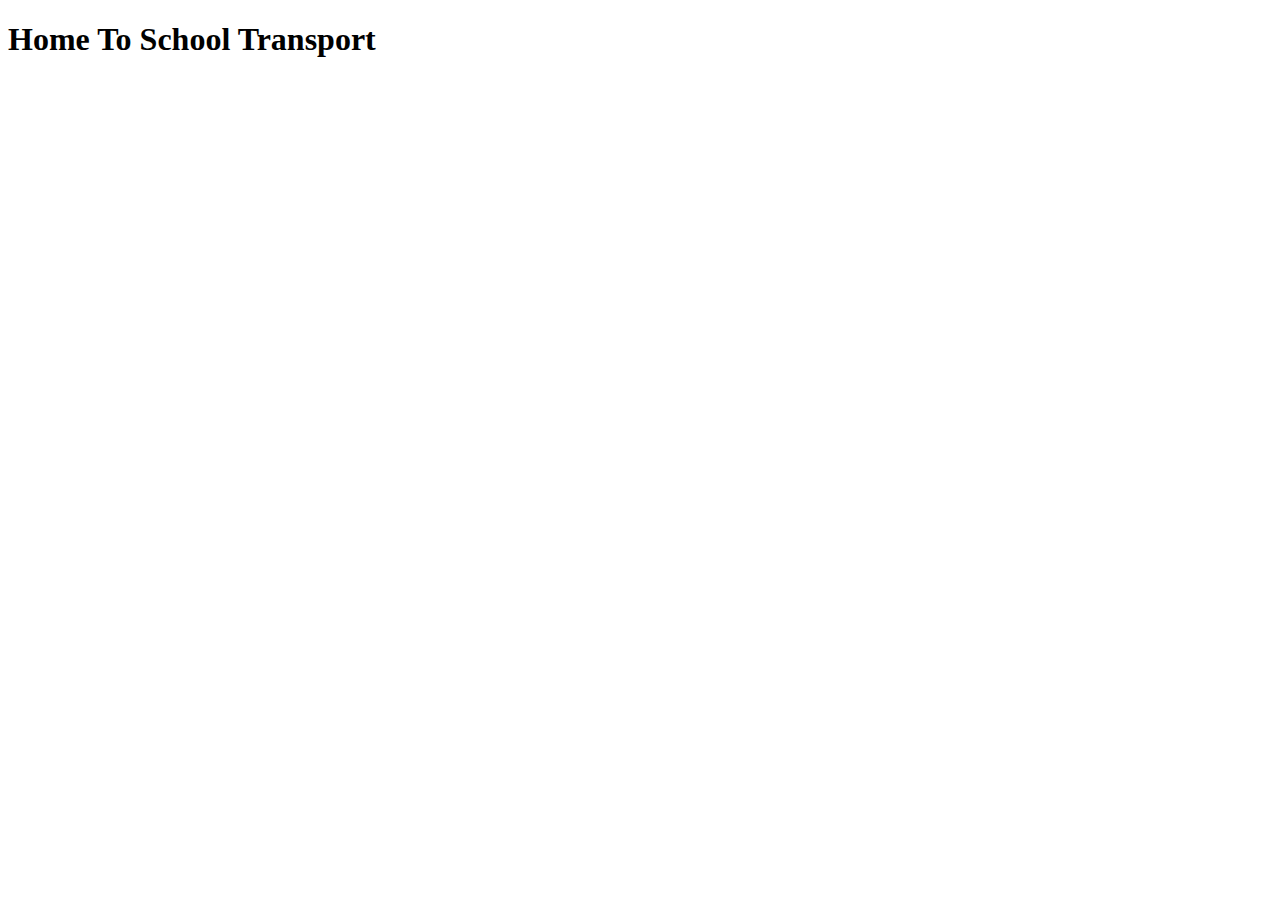
==== index.html @ 730eb03a "first commit" ====
<!DOCTYPE html>
<html lang="en">
<head>
    <meta charset="UTF-8">
    <meta http-equiv="X-UA-Compatible" content="IE=edge">
    <meta name="viewport" content="width=device-width, initial-scale=1.0">
    <title>Home To School Transport</title>
</head>
<body>
    <h1>Home To School Transport</h1>
</body>
</html>
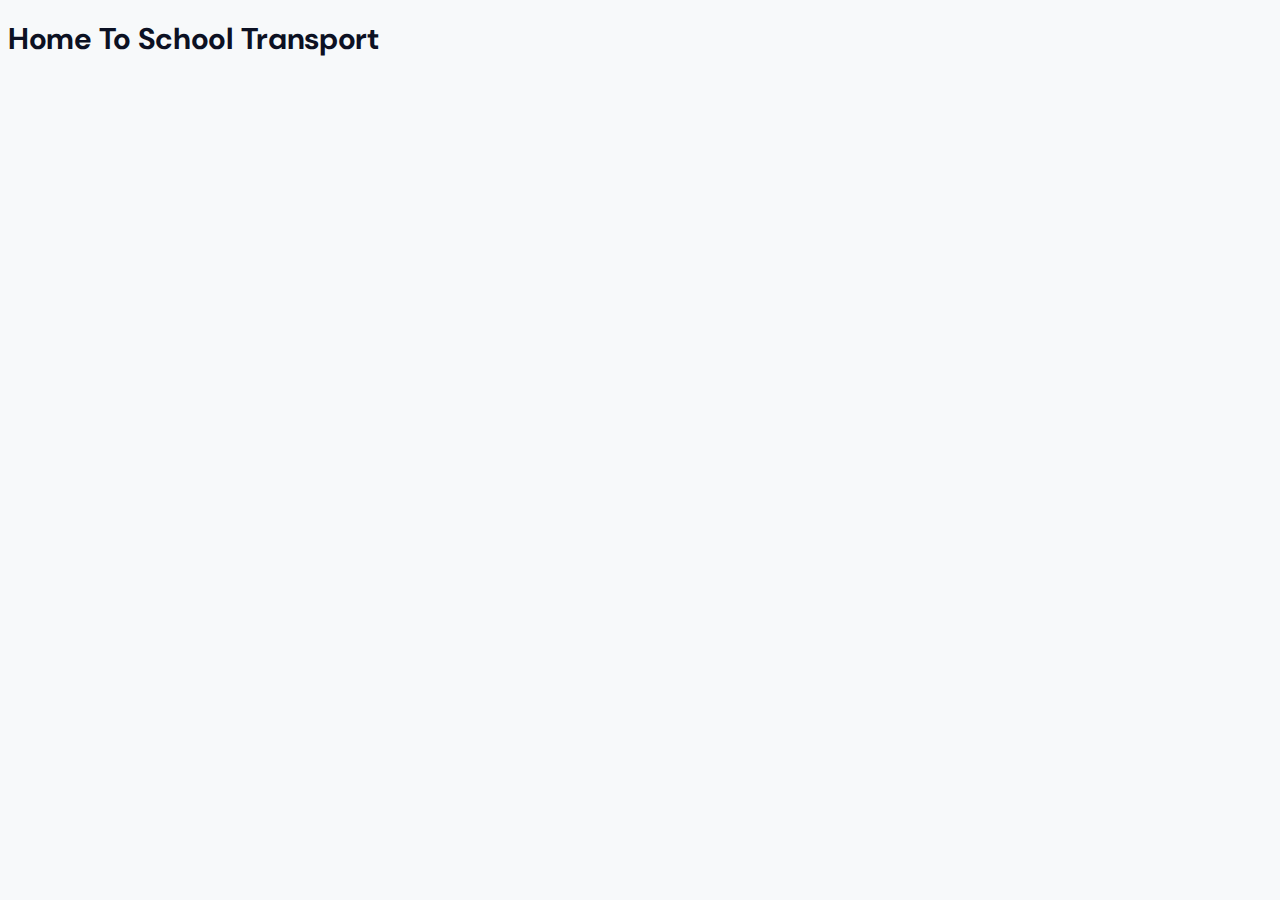
==== commit 01845f0a: "Title styling" ====
--- a/index.html
+++ b/index.html
@@ -5,6 +5,33 @@
     <meta http-equiv="X-UA-Compatible" content="IE=edge">
     <meta name="viewport" content="width=device-width, initial-scale=1.0">
     <title>Home To School Transport</title>
+    <meta name="robots" content="noindex">
+    <link rel="preconnect" href="https://fonts.googleapis.com">
+    <link rel="preconnect" href="https://fonts.gstatic.com" crossorigin>
+    <link href="https://fonts.googleapis.com/css2?family=DM+Sans:wght@700&display=swap" rel="stylesheet">
+    <style>
+        body {
+            background: #F7F9FA;
+        }
+
+        h1 {
+            /* Desktop/Heading XL */
+
+            font-family: 'DM Sans';
+            font-style: normal;
+            font-weight: 700;
+            font-size: 30px;
+            line-height: 37px;
+            /* identical to box height, or 123% */
+
+            letter-spacing: -0.01em;
+            font-feature-settings: 'cv01' on, 'cv05' on, 'cv10' on, 'cv11' on, 'ss02' on, 'ss03' on, 'liga' off;
+
+            /* Text and Borders/DDT Text */
+
+            color: #0C1123;
+        }
+    </style>
 </head>
 <body>
     <h1>Home To School Transport</h1>
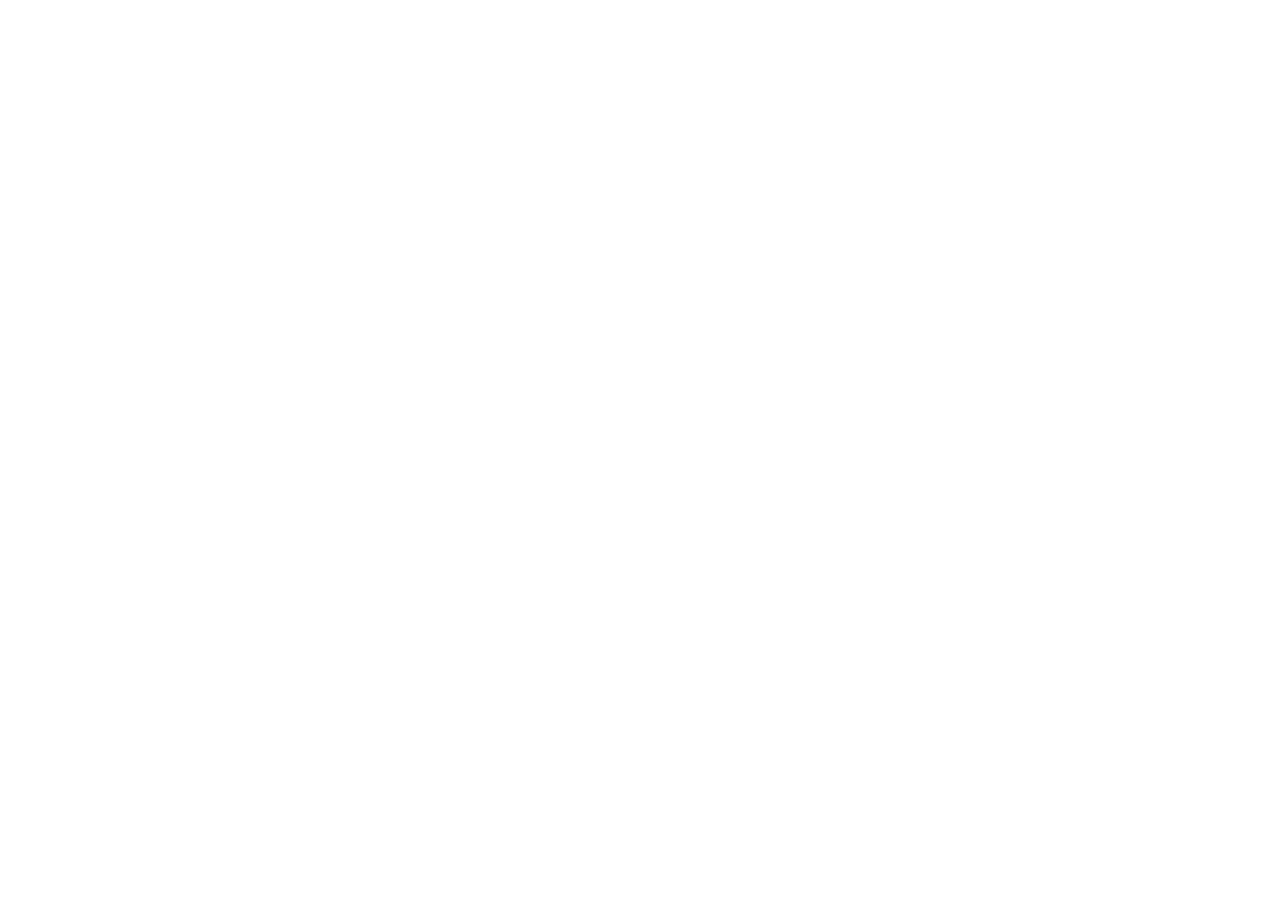
==== commit 898151df: "CSS" ====
--- a/index.html
+++ b/index.html
@@ -1,39 +1,25 @@
 <!DOCTYPE html>
 <html lang="en">
 <head>
-    <meta charset="UTF-8">
-    <meta http-equiv="X-UA-Compatible" content="IE=edge">
-    <meta name="viewport" content="width=device-width, initial-scale=1.0">
-    <title>Home To School Transport</title>
-    <meta name="robots" content="noindex">
-    <link rel="preconnect" href="https://fonts.googleapis.com">
-    <link rel="preconnect" href="https://fonts.gstatic.com" crossorigin>
-    <link href="https://fonts.googleapis.com/css2?family=DM+Sans:wght@700&display=swap" rel="stylesheet">
-    <style>
-        body {
-            background: #F7F9FA;
-        }
+  <meta charset="UTF-8">
+  <meta http-equiv="X-UA-Compatible" content="IE=edge">
+  <meta name="viewport" content="width=device-width, initial-scale=1.0">
+  <title>Document</title>
+  <meta name="robots" content="noindex, nofollow">
+  <link rel="preconnect" href="https://fonts.googleapis.com">
+  <link rel="preconnect" href="https://fonts.gstatic.com" crossorigin>
+  <link href="https://fonts.googleapis.com/css2?family=DM+Sans:wght@700&family=Inter:wght@400;500;600;700&display=swap" rel="stylesheet">
 
-        h1 {
-            /* Desktop/Heading XL */
+  <link rel="stylesheet" href="css/style.css">
+</head>
 
-            font-family: 'DM Sans';
-            font-style: normal;
-            font-weight: 700;
-            font-size: 30px;
-            line-height: 37px;
-            /* identical to box height, or 123% */
+<body>
 
-            letter-spacing: -0.01em;
-            font-feature-settings: 'cv01' on, 'cv05' on, 'cv10' on, 'cv11' on, 'ss02' on, 'ss03' on, 'liga' off;
-
-            /* Text and Borders/DDT Text */
-
-            color: #0C1123;
-        }
-    </style>
-</head>
-<body>
-    <h1>Home To School Transport</h1>
+  <script src="https://code.jquery.com/jquery-3.7.0.slim.min.js" integrity="sha256-tG5mcZUtJsZvyKAxYLVXrmjKBVLd6VpVccqz/r4ypFE=" crossorigin="anonymous"></script>
+  
+  <script>
+    $(document).ready(function(){
+    });
+  </script>
 </body>
 </html>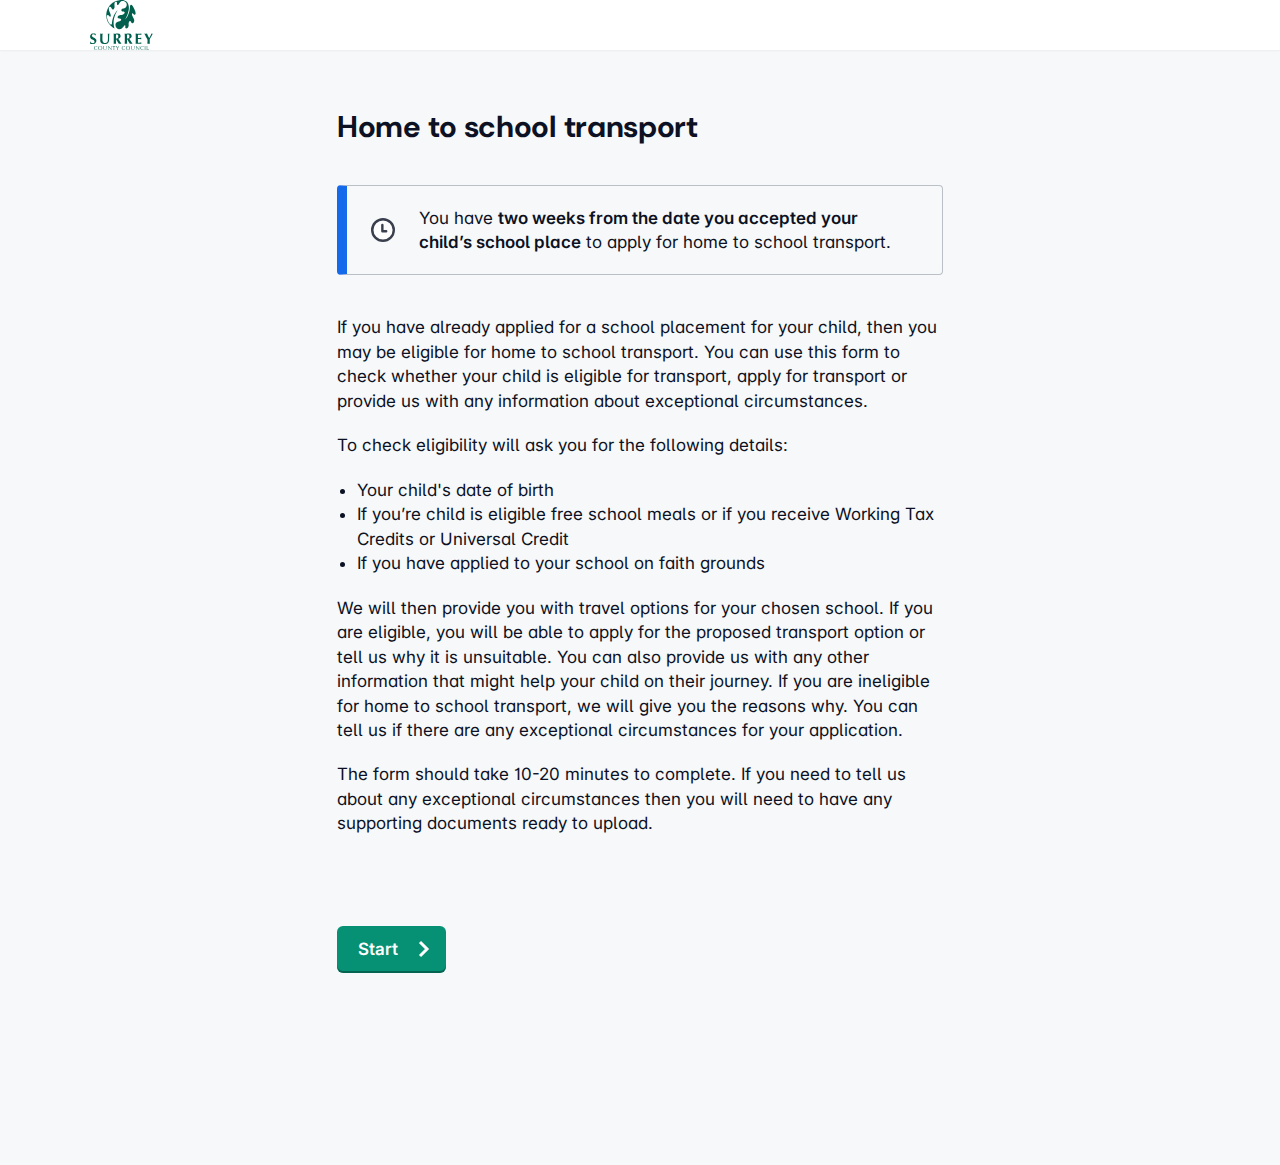
==== commit e283e1fa: "Start page" ====
--- a/index.html
+++ b/index.html
@@ -10,10 +10,52 @@
   <link rel="preconnect" href="https://fonts.gstatic.com" crossorigin>
   <link href="https://fonts.googleapis.com/css2?family=DM+Sans:wght@700&family=Inter:wght@400;500;600;700&display=swap" rel="stylesheet">
 
+  <link rel="stylesheet" href="css/reset.css">
   <link rel="stylesheet" href="css/style.css">
 </head>
 
-<body>
+<body class="body">
+
+  <header class="header">
+    <div class="page--wrapper">
+      <a href="https://www.surreycc.gov.uk">
+        <img src="assets/scc-logo.svg" alt="Surrey County Council">
+      </a>      
+    </div>
+  </header>
+
+  <main class="page--wrapper">
+
+    <fieldset class="fieldset">
+      <h1 class="heading heading--xl"> Home to school transport</h1>
+
+      <div class="alert-box alert-box--info alert-box--time body-text">
+        You have <strong>two weeks from the date you accepted your child’s school place</strong> to apply for home to school transport.
+      </div>
+
+      <div class="body-text">
+        <p>
+          If you have already applied for a school placement for your child, then you may be eligible for home to school transport. You can use this form to check whether your child is eligible for transport, apply for transport or provide us with any information about exceptional circumstances.
+        </p>
+        <p>
+          To check eligibility will ask you for the following details:
+        </p>
+        <ul>
+          <li>Your child's date of birth</li>
+          <li>If you’re child is eligible free school meals or if you receive Working Tax Credits or Universal Credit</li>
+          <li>If you have applied to your school on faith grounds</li>
+        </ul>
+        <p>
+          We will then provide you with travel options for your chosen school. If you are eligible, you will be able to apply for the proposed transport option or tell us why it is unsuitable. You can also provide us with any other information that might help your child on their journey. If you are ineligible for home to school transport, we will give you the reasons why. You can tell us if there are any exceptional circumstances for your application.
+        </p>
+        <p>
+          The form should take 10-20 minutes to complete. If you need to tell us about any exceptional circumstances then you will need to have any supporting documents ready to upload.
+        </p>
+      </div>
+      <button class="button button--success button--next">Start</button>
+    </fieldset>
+
+  </main>
 
   <script src="https://code.jquery.com/jquery-3.7.0.slim.min.js" integrity="sha256-tG5mcZUtJsZvyKAxYLVXrmjKBVLd6VpVccqz/r4ypFE=" crossorigin="anonymous"></script>
   
--- a/css/style.css
+++ b/css/style.css
@@ -0,0 +1,140 @@
+:root {
+  --color-page-bg: hsl(200, 23%, 97%);
+  --color-text: #0C1123;
+  --color-border: #BBBFC6;
+  --color-negative: #fff;
+
+  --color-success: #069074;
+  --color-sucess--active: #00755E;
+  --color-link: #146AEA;   
+
+  --shadow-header: 0px 1px 2px rgba(0, 0, 0, 0.05);
+  --shadow-button: inset 0px -2px 0px rgba(0, 0, 0, 0.3);
+  --shadow-button--active: inset 0px 2px 0px rgba(0, 0, 0, 0.3);
+}
+
+/* Base */
+
+strong {
+  font-weight: 600;
+}
+
+/*Layout */
+
+.body {
+  background-color: var(--color-page-bg);
+  color: var(--color-text);
+  font-family: 'Inter', sans-serif;
+  font-feature-settings: 'cv01' on, 'cv10' on, 'cv05' on, 'cv11' on;
+}
+
+.page--wrapper {
+  max-width: 68.75rem;
+  margin: 0px auto;
+}
+
+.header {
+  background-color: var(--color-negative);
+  box-shadow: var(--shadow-header);
+  margin-bottom: 3.75rem;
+}
+
+.fieldset {
+  max-width: 37.875rem;
+  margin: 0px auto;
+  margin-bottom: 12rem;
+}
+
+/* Modules */
+
+.body-text {
+  font-size: 17px;
+  line-height: 1.44;
+}
+
+.body-text p {
+  margin-bottom: 1.25rem;
+}
+
+.body-text ul {
+  list-style-type: disc;
+  margin-bottom: 1.25rem;
+  padding-left: 1.25rem;
+}
+
+.alert-box {
+  position: relative;
+  padding: 1.25rem 3.125rem 1.25rem 4.5rem;
+  margin-bottom: 2.5rem;
+  border: 1px solid var(--color-border);
+  border-radius: 4px;
+}
+
+.alert-box--info {
+  border-left: 10px solid var(--color-link);
+}
+
+.alert-box--time::before {
+  content: '';
+  position: absolute;
+  left: 1.5rem;
+  top: calc(50% - 0.75rem);
+  background-image: url(../assets/icon--time.svg);
+  background-size: contain;
+  display: block;
+  width: 1.5rem;
+  height: 1.5rem;
+}
+
+.button {
+  position: relative;
+  margin-top: 4.375rem;
+  padding: 0.85rem 1.3125rem 0.85rem 1.3125rem;
+  border-radius: 6px;
+  font-weight: 600;
+  font-size: 17px;
+  line-height: 20px;
+  color: var(--color-negative);
+}
+
+.button--next {
+  padding: 0.85rem 3rem 0.85rem 1.3125rem;
+}
+
+.button--next::before {
+  content: '';
+  position: absolute;
+  right: 1rem;
+  top: calc(50% - 0.5625rem);
+  background-image: url(../assets/arrow-right.svg);
+  background-size: contain;
+  display: block;
+  width: 0.75rem;
+  height: 1.125rem;
+}
+
+.button--success {
+  background-color: var(--color-success);
+  box-shadow: var(--shadow-button);
+  transition: background-color .3s ease-out;
+}
+
+.button--success:active {
+  background-color: var(--color-sucess--active);
+}
+
+/* Typography */
+
+.heading {
+  font-family: 'DM Sans';
+  font-style: normal;
+  font-weight: 700;
+  font-feature-settings: 'cv01' on, 'cv05' on, 'cv10' on, 'cv11' on, 'ss02' on, 'ss03' on, 'liga' off;
+}
+
+.heading--xl {
+  margin-bottom: 2.5rem;
+  font-size: 1.875rem;
+  line-height: 1.15;
+  letter-spacing: -0.01em;
+}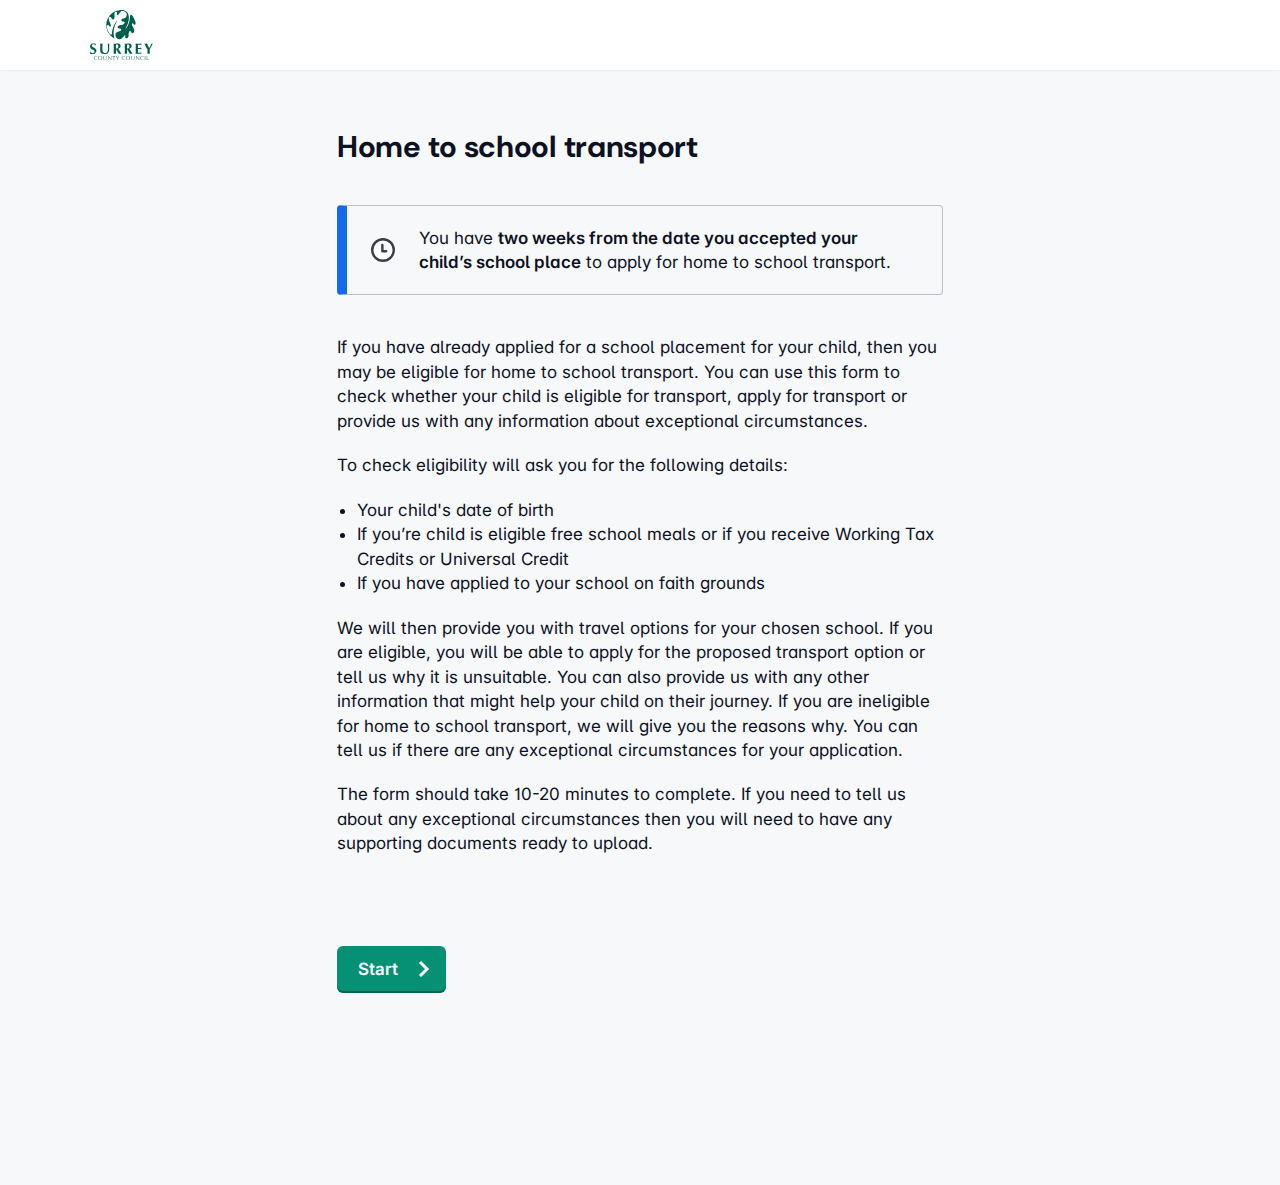
==== commit cba4984c: "Start page styling" ====
--- a/index.html
+++ b/index.html
@@ -4,7 +4,7 @@
   <meta charset="UTF-8">
   <meta http-equiv="X-UA-Compatible" content="IE=edge">
   <meta name="viewport" content="width=device-width, initial-scale=1.0">
-  <title>Document</title>
+  <title>Home To School Transport</title>
   <meta name="robots" content="noindex, nofollow">
   <link rel="preconnect" href="https://fonts.googleapis.com">
   <link rel="preconnect" href="https://fonts.gstatic.com" crossorigin>
--- a/css/style.css
+++ b/css/style.css
@@ -37,6 +37,7 @@
   background-color: var(--color-negative);
   box-shadow: var(--shadow-header);
   margin-bottom: 3.75rem;
+  padding: 0.625rem 0;
 }
 
 .fieldset {
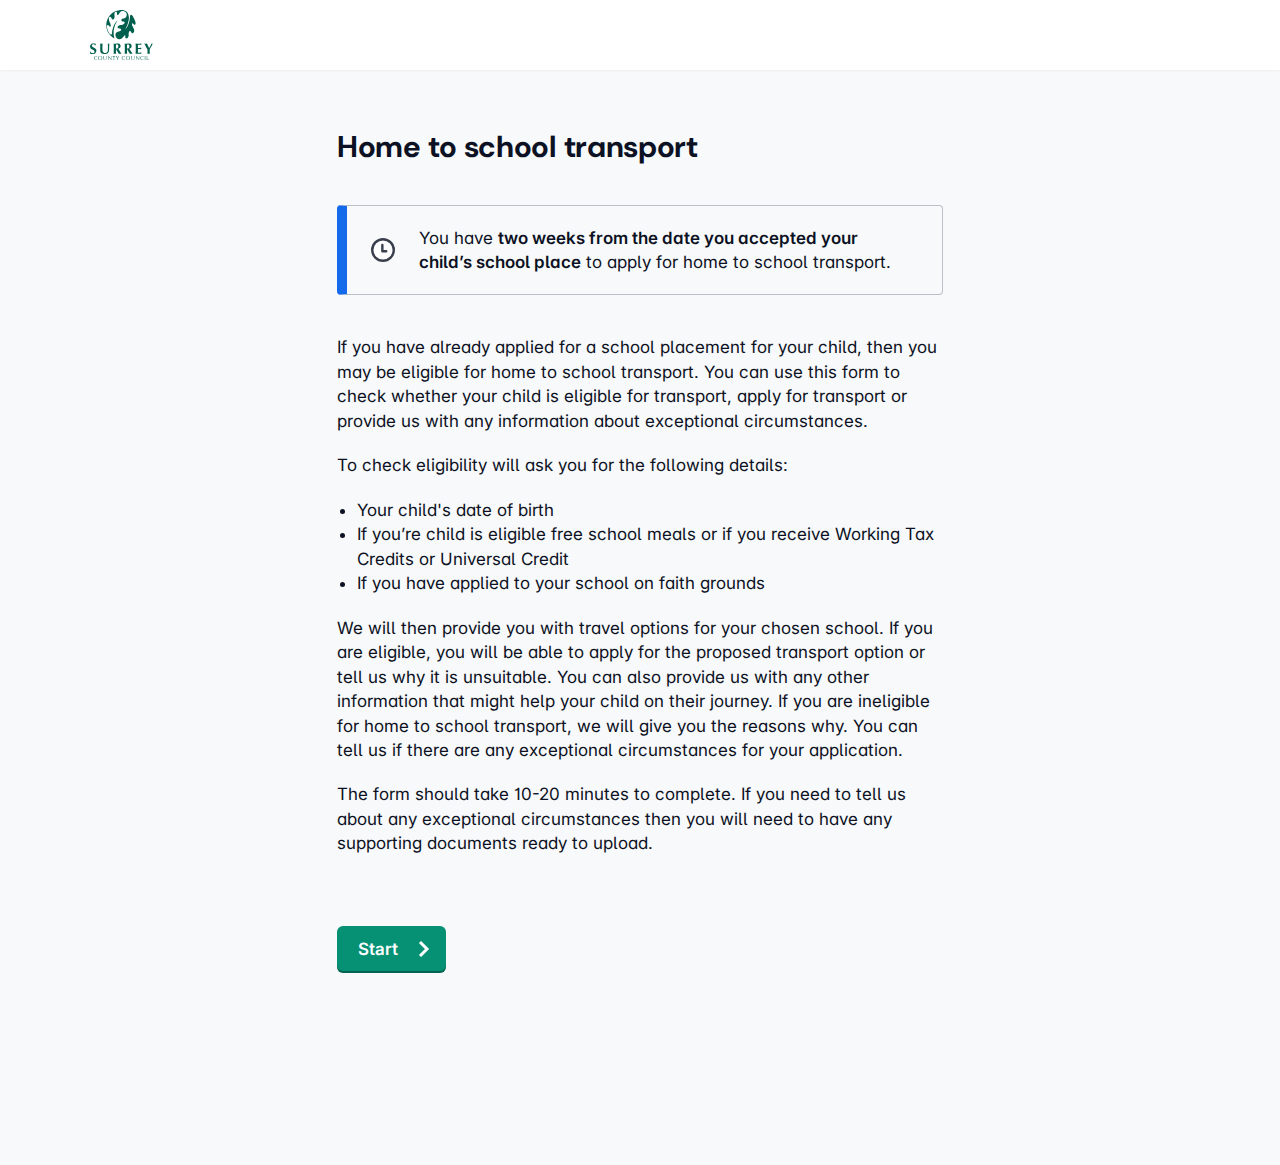
==== commit ebada8af: "Date validator" ====
--- a/index.html
+++ b/index.html
@@ -26,14 +26,14 @@
 
   <main class="page--wrapper">
 
-    <fieldset class="fieldset">
-      <h1 class="heading heading--xl"> Home to school transport</h1>
+    <form class="form-wrapper">
+      <div class="body-text">
+        <h1 class="heading heading--xl">Home to school transport</h1>
 
-      <div class="alert-box alert-box--info alert-box--time body-text">
-        You have <strong>two weeks from the date you accepted your child’s school place</strong> to apply for home to school transport.
-      </div>
-
-      <div class="body-text">
+        <div class="alert-box alert-box--info alert-box--time">
+          You have <strong>two weeks from the date you accepted your child’s school place</strong> to apply for home to school transport.
+        </div>
+  
         <p>
           If you have already applied for a school placement for your child, then you may be eligible for home to school transport. You can use this form to check whether your child is eligible for transport, apply for transport or provide us with any information about exceptional circumstances.
         </p>
@@ -52,8 +52,10 @@
           The form should take 10-20 minutes to complete. If you need to tell us about any exceptional circumstances then you will need to have any supporting documents ready to upload.
         </p>
       </div>
-      <button class="button button--success button--next">Start</button>
-    </fieldset>
+      <div class="button-group">
+        <button id="page-element-next" data-src="step-1.html" class="button button--success button--next">Start</button>
+      </div>
+    </form>
 
   </main>
 
@@ -61,6 +63,10 @@
   
   <script>
     $(document).ready(function(){
+      $( "#page-element-next" ).click(function(e){
+        e.preventDefault();
+        window.location.href = $(this).attr('data-src');
+      });
     });
   </script>
 </body>
--- a/css/style.css
+++ b/css/style.css
@@ -1,16 +1,19 @@
 :root {
-  --color-page-bg: hsl(200, 23%, 97%);
+  --color-page-bg: #F7F9FA;
   --color-text: #0C1123;
+  --color-secondary: #4B5D67;
+  --color-element: #898D91;
   --color-border: #BBBFC6;
   --color-negative: #fff;
 
   --color-success: #069074;
   --color-sucess--active: #00755E;
-  --color-link: #146AEA;   
+  --color-link: #146AEA;
+  --color-error: #D92745;
 
   --shadow-header: 0px 1px 2px rgba(0, 0, 0, 0.05);
-  --shadow-button: inset 0px -2px 0px rgba(0, 0, 0, 0.3);
-  --shadow-button--active: inset 0px 2px 0px rgba(0, 0, 0, 0.3);
+  --shadow-button: inset 0px -2px 0px rgba(187, 191, 198, 0.2);
+  --shadow-button-success: inset 0px -2px 0px rgba(0, 0, 0, 0.3);
 }
 
 /* Base */
@@ -29,8 +32,15 @@
 }
 
 .page--wrapper {
-  max-width: 68.75rem;
-  margin: 0px auto;
+  padding: 0 1rem;
+}
+
+@media (min-width: 48rem) {
+  .page--wrapper {
+    padding: 0;
+    max-width: 68.75rem;
+    margin: 0px auto;
+  }
 }
 
 .header {
@@ -40,28 +50,13 @@
   padding: 0.625rem 0;
 }
 
-.fieldset {
+.form-wrapper {
   max-width: 37.875rem;
   margin: 0px auto;
   margin-bottom: 12rem;
 }
 
 /* Modules */
-
-.body-text {
-  font-size: 17px;
-  line-height: 1.44;
-}
-
-.body-text p {
-  margin-bottom: 1.25rem;
-}
-
-.body-text ul {
-  list-style-type: disc;
-  margin-bottom: 1.25rem;
-  padding-left: 1.25rem;
-}
 
 .alert-box {
   position: relative;
@@ -89,13 +84,14 @@
 
 .button {
   position: relative;
-  margin-top: 4.375rem;
+  display: inline-block;
   padding: 0.85rem 1.3125rem 0.85rem 1.3125rem;
   border-radius: 6px;
   font-weight: 600;
   font-size: 17px;
   line-height: 20px;
-  color: var(--color-negative);
+  border: 1px solid var(--color-element);
+  box-shadow: var(--shadow-button);
 }
 
 .button--next {
@@ -114,17 +110,115 @@
   height: 1.125rem;
 }
 
+.button--previous {
+  padding: 0.85rem 1.3125rem 0.85rem 3rem;
+}
+
+.button--previous::before {
+  content: '';
+  position: absolute;
+  left: 1rem;
+  top: calc(50% - 0.5625rem);
+  background-image: url(../assets/arrow-left.svg);
+  background-size: contain;
+  display: block;
+  width: 0.75rem;
+  height: 1.125rem;
+}
+
 .button--success {
   background-color: var(--color-success);
-  box-shadow: var(--shadow-button);
+  box-shadow: var(--shadow-button-success);
   transition: background-color .3s ease-out;
+  color: var(--color-negative);
+  border: 0;
 }
 
 .button--success:active {
   background-color: var(--color-sucess--active);
 }
 
+.button--secondary {
+  color: var(--color-secondary);
+  transition: background-color .3s ease-out;
+}
+
+.button--secondary:active {
+  background-color: var(--color-page-bg);
+}
+
+.button-group {
+  margin-top: 4.375rem;
+}
+
+.button-group > .button {
+  margin-right: 1rem;
+}
+
+input[type=text],
+input[type=number] {
+  padding: 0.75rem;
+  background-color: var(--color-negative);
+  border: 1px solid var(--color-element);
+  border-radius: 4px;
+}
+
+input::-webkit-outer-spin-button,
+input::-webkit-inner-spin-button {
+  -webkit-appearance: none;
+  margin: 0;
+}
+
+input[type=number] {
+  -moz-appearance: textfield;
+}
+
+.field-date {
+  display: flex;
+}
+
+.field-date--day,
+.field-date--month {
+  width: 4rem;
+  margin-right: 1rem;
+}
+
+.field-date--year {
+  width: 8rem;
+}
+
+.fieldset.invalid {
+  padding-left: 1rem;
+  border-left: 6px solid var(--color-error);
+}
+
 /* Typography */
+
+.body-text {
+  font-size: 0.9375rem;
+  line-height: 1.44;
+}
+
+@media (min-width: 48rem) {
+  .body-text {
+    font-size: 1.0625rem;
+  }
+}
+
+.body-text p {
+  margin-bottom: 1.25rem;
+}
+
+.body-text ul {
+  list-style-type: disc;
+  margin-bottom: 1.25rem;
+  padding-left: 1.25rem;
+}
+
+.body-text p:last-child,
+.body-text ul:last-child {
+  margin-bottom: 0;
+}
 
 .heading {
   font-family: 'DM Sans';
@@ -135,7 +229,27 @@
 
 .heading--xl {
   margin-bottom: 2.5rem;
-  font-size: 1.875rem;
+  font-size: 1.65625rem;
   line-height: 1.15;
   letter-spacing: -0.01em;
+}
+
+@media (min-width: 48rem) {
+  .heading--xl {
+    font-size: 1.875rem;
+  }
+}
+
+.field-date--label {
+  display: block;
+  margin-bottom: 0.75rem;
+  font-weight: 600;
+  font-size: 15px;
+  line-height: 23px;
+}
+
+.error-message {
+  color: var(--color-error);
+  font-weight: 600;
+  margin-top: 0.5rem;
 }